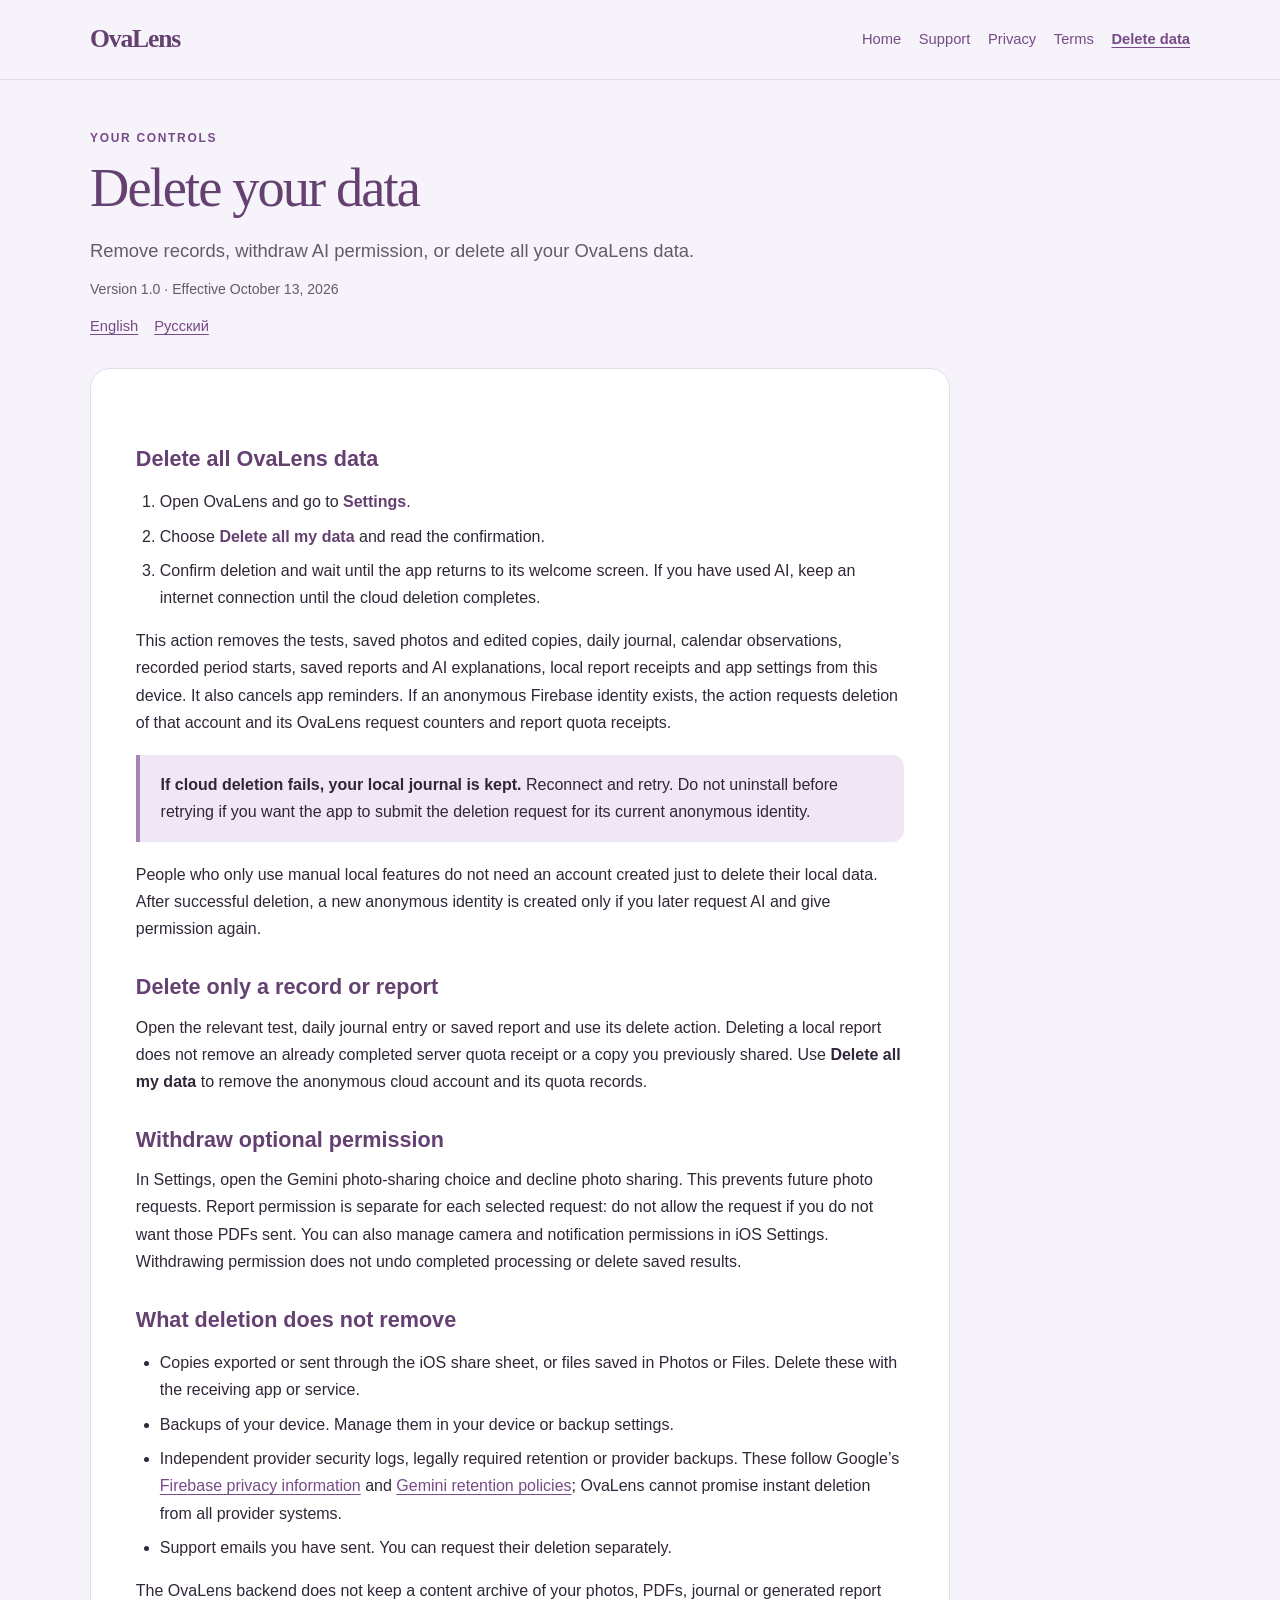
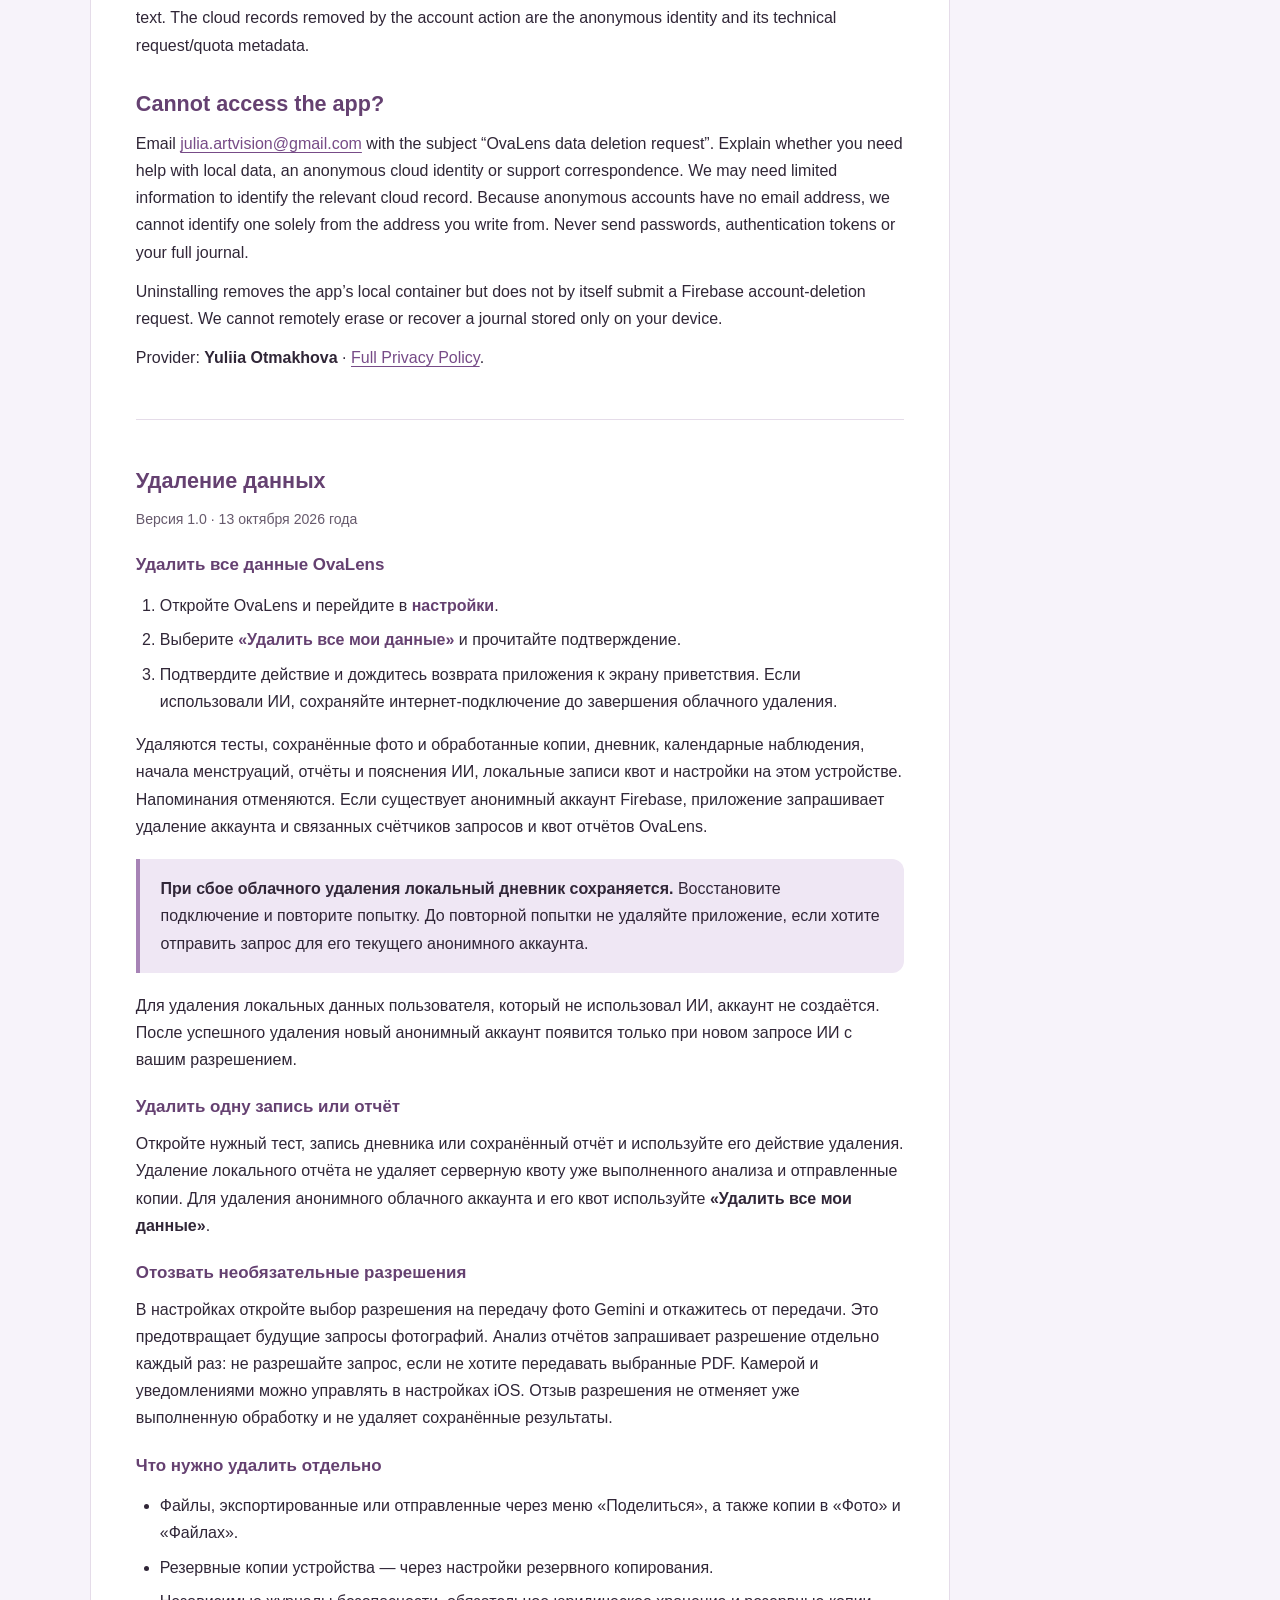
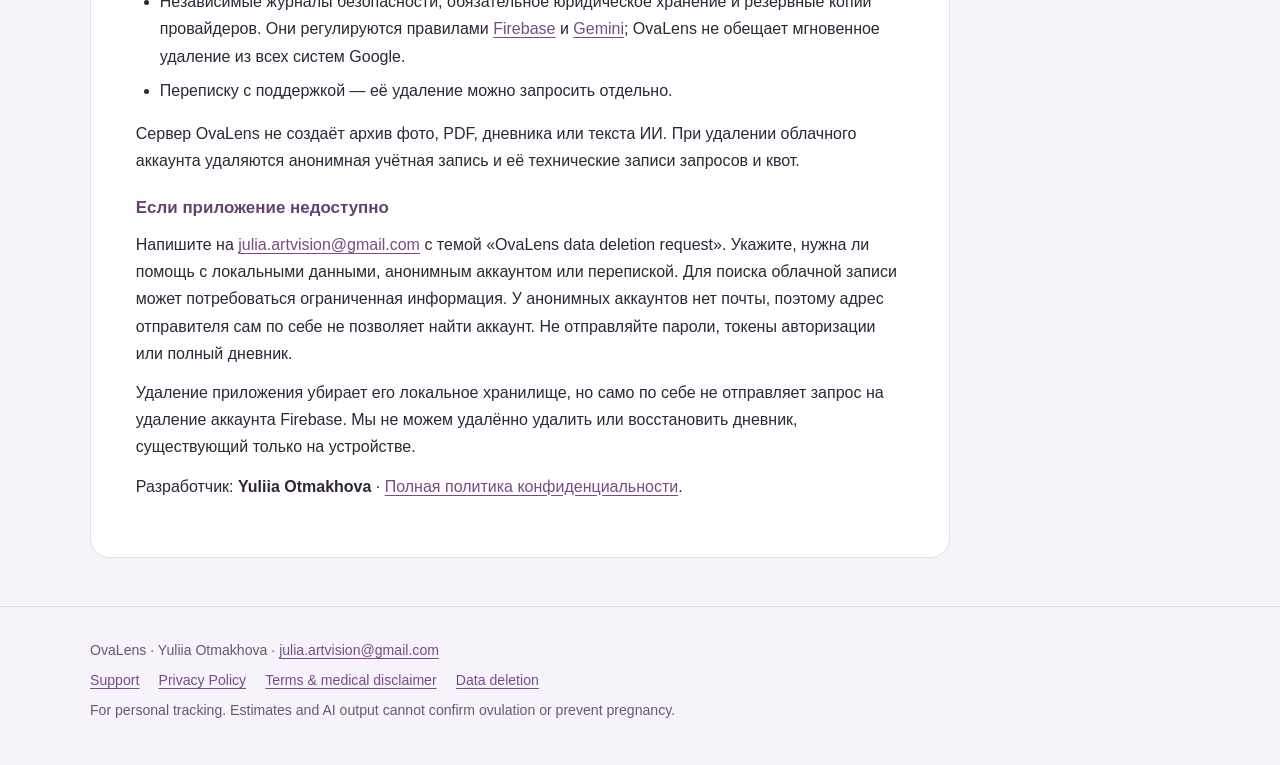
==== data-deletion.html @ 826fac86 "Publish OvaLens privacy, terms, support and deletion information" ====
<!doctype html>
<html lang="en">
<head>
<meta charset="utf-8"><meta name="viewport" content="width=device-width, initial-scale=1">
<meta name="description" content="How to delete OvaLens local records and the anonymous Firebase identity used for optional AI.">
<meta name="color-scheme" content="light"><meta name="theme-color" content="#f7f3fa">
<title>Data Deletion · OvaLens</title><link rel="stylesheet" href="styles.css">
<link rel="icon" href="favicon.svg" type="image/svg+xml">
<link rel="canonical" href="https://juliaffoxx.github.io/ovalens-legal/data-deletion.html">
</head>
<body>
<a class="skip" href="#main">Skip to content</a>
<header class="topbar"><div class="shell"><a class="brand" href="index.html" aria-label="OvaLens home">OvaLens</a><nav class="nav" aria-label="Main navigation"><a href="index.html">Home</a><a href="support.html">Support</a><a href="privacy.html">Privacy</a><a href="terms.html">Terms</a><a href="data-deletion.html" aria-current="page">Delete data</a></nav></div></header>
<main id="main" class="shell">
<header class="hero"><p class="eyebrow">Your controls</p><h1>Delete your data</h1><p class="lead">Remove records, withdraw AI permission, or delete all your OvaLens data.</p><p class="meta">Version 1.0 · Effective October 13, 2026</p><nav class="languages" aria-label="Page languages"><a href="#en" lang="en">English</a><a href="#ru" lang="ru">Русский</a></nav></header>
<article class="card document"><section id="en" lang="en" aria-label="Data deletion in English">
<h2>Delete all OvaLens data</h2><ol class="steps"><li>Open OvaLens and go to <strong>Settings</strong>.</li><li>Choose <strong>Delete all my data</strong> and read the confirmation.</li><li>Confirm deletion and wait until the app returns to its welcome screen. If you have used AI, keep an internet connection until the cloud deletion completes.</li></ol><p>This action removes the tests, saved photos and edited copies, daily journal, calendar observations, recorded period starts, saved reports and AI explanations, local report receipts and app settings from this device. It also cancels app reminders. If an anonymous Firebase identity exists, the action requests deletion of that account and its OvaLens request counters and report quota receipts.</p><div class="notice"><p><strong>If cloud deletion fails, your local journal is kept.</strong> Reconnect and retry. Do not uninstall before retrying if you want the app to submit the deletion request for its current anonymous identity.</p></div><p>People who only use manual local features do not need an account created just to delete their local data. After successful deletion, a new anonymous identity is created only if you later request AI and give permission again.</p>
<h2>Delete only a record or report</h2><p>Open the relevant test, daily journal entry or saved report and use its delete action. Deleting a local report does not remove an already completed server quota receipt or a copy you previously shared. Use <strong>Delete all my data</strong> to remove the anonymous cloud account and its quota records.</p>
<h2>Withdraw optional permission</h2><p>In Settings, open the Gemini photo-sharing choice and decline photo sharing. This prevents future photo requests. Report permission is separate for each selected request: do not allow the request if you do not want those PDFs sent. You can also manage camera and notification permissions in iOS Settings. Withdrawing permission does not undo completed processing or delete saved results.</p>
<h2>What deletion does not remove</h2><ul><li>Copies exported or sent through the iOS share sheet, or files saved in Photos or Files. Delete these with the receiving app or service.</li><li>Backups of your device. Manage them in your device or backup settings.</li><li>Independent provider security logs, legally required retention or provider backups. These follow Google’s <a href="https://firebase.google.com/support/privacy">Firebase privacy information</a> and <a href="https://ai.google.dev/gemini-api/docs/zdr">Gemini retention policies</a>; OvaLens cannot promise instant deletion from all provider systems.</li><li>Support emails you have sent. You can request their deletion separately.</li></ul><p>The OvaLens backend does not keep a content archive of your photos, PDFs, journal or generated report text. The cloud records removed by the account action are the anonymous identity and its technical request/quota metadata.</p>
<h2>Cannot access the app?</h2><p>Email <a class="email" href="mailto:julia.artvision@gmail.com?subject=OvaLens%20data%20deletion%20request">julia.artvision@gmail.com</a> with the subject “OvaLens data deletion request”. Explain whether you need help with local data, an anonymous cloud identity or support correspondence. We may need limited information to identify the relevant cloud record. Because anonymous accounts have no email address, we cannot identify one solely from the address you write from. Never send passwords, authentication tokens or your full journal.</p><p>Uninstalling removes the app’s local container but does not by itself submit a Firebase account-deletion request. We cannot remotely erase or recover a journal stored only on your device.</p><p>Provider: <strong>Yuliia Otmakhova</strong> · <a href="privacy.html">Full Privacy Policy</a>.</p>
</section>
<section id="ru" lang="ru" class="translation" aria-labelledby="delete-ru"><h2 id="delete-ru">Удаление данных</h2><p class="meta">Версия 1.0 · 13 октября 2026 года</p><h3>Удалить все данные OvaLens</h3><ol class="steps"><li>Откройте OvaLens и перейдите в <strong>настройки</strong>.</li><li>Выберите <strong>«Удалить все мои данные»</strong> и прочитайте подтверждение.</li><li>Подтвердите действие и дождитесь возврата приложения к экрану приветствия. Если использовали ИИ, сохраняйте интернет-подключение до завершения облачного удаления.</li></ol><p>Удаляются тесты, сохранённые фото и обработанные копии, дневник, календарные наблюдения, начала менструаций, отчёты и пояснения ИИ, локальные записи квот и настройки на этом устройстве. Напоминания отменяются. Если существует анонимный аккаунт Firebase, приложение запрашивает удаление аккаунта и связанных счётчиков запросов и квот отчётов OvaLens.</p><div class="notice"><p><strong>При сбое облачного удаления локальный дневник сохраняется.</strong> Восстановите подключение и повторите попытку. До повторной попытки не удаляйте приложение, если хотите отправить запрос для его текущего анонимного аккаунта.</p></div><p>Для удаления локальных данных пользователя, который не использовал ИИ, аккаунт не создаётся. После успешного удаления новый анонимный аккаунт появится только при новом запросе ИИ с вашим разрешением.</p>
<h3>Удалить одну запись или отчёт</h3><p>Откройте нужный тест, запись дневника или сохранённый отчёт и используйте его действие удаления. Удаление локального отчёта не удаляет серверную квоту уже выполненного анализа и отправленные копии. Для удаления анонимного облачного аккаунта и его квот используйте <strong>«Удалить все мои данные»</strong>.</p>
<h3>Отозвать необязательные разрешения</h3><p>В настройках откройте выбор разрешения на передачу фото Gemini и откажитесь от передачи. Это предотвращает будущие запросы фотографий. Анализ отчётов запрашивает разрешение отдельно каждый раз: не разрешайте запрос, если не хотите передавать выбранные PDF. Камерой и уведомлениями можно управлять в настройках iOS. Отзыв разрешения не отменяет уже выполненную обработку и не удаляет сохранённые результаты.</p>
<h3>Что нужно удалить отдельно</h3><ul><li>Файлы, экспортированные или отправленные через меню «Поделиться», а также копии в «Фото» и «Файлах».</li><li>Резервные копии устройства — через настройки резервного копирования.</li><li>Независимые журналы безопасности, обязательное юридическое хранение и резервные копии провайдеров. Они регулируются правилами <a href="https://firebase.google.com/support/privacy">Firebase</a> и <a href="https://ai.google.dev/gemini-api/docs/zdr">Gemini</a>; OvaLens не обещает мгновенное удаление из всех систем Google.</li><li>Переписку с поддержкой — её удаление можно запросить отдельно.</li></ul><p>Сервер OvaLens не создаёт архив фото, PDF, дневника или текста ИИ. При удалении облачного аккаунта удаляются анонимная учётная запись и её технические записи запросов и квот.</p>
<h3>Если приложение недоступно</h3><p>Напишите на <a class="email" href="mailto:julia.artvision@gmail.com?subject=OvaLens%20data%20deletion%20request">julia.artvision@gmail.com</a> с темой «OvaLens data deletion request». Укажите, нужна ли помощь с локальными данными, анонимным аккаунтом или перепиской. Для поиска облачной записи может потребоваться ограниченная информация. У анонимных аккаунтов нет почты, поэтому адрес отправителя сам по себе не позволяет найти аккаунт. Не отправляйте пароли, токены авторизации или полный дневник.</p><p>Удаление приложения убирает его локальное хранилище, но само по себе не отправляет запрос на удаление аккаунта Firebase. Мы не можем удалённо удалить или восстановить дневник, существующий только на устройстве.</p><p>Разработчик: <strong>Yuliia Otmakhova</strong> · <a href="privacy.html#ru">Полная политика конфиденциальности</a>.</p></section></article>

</main>
<footer><div class="shell"><p>OvaLens · Yuliia Otmakhova · <a class="email" href="mailto:julia.artvision@gmail.com">julia.artvision@gmail.com</a></p><div class="footer-links"><a href="support.html">Support</a><a href="privacy.html">Privacy Policy</a><a href="terms.html">Terms &amp; medical disclaimer</a><a href="data-deletion.html">Data deletion</a></div><p>For personal tracking. Estimates and AI output cannot confirm ovulation or prevent pregnancy.</p></div></footer>
</body></html>
---- styles.css ----
:root{color-scheme:light;--ink:#302637;--muted:#66596c;--plum:#654171;--accent:#774b87;--line:#e5dce9;--paper:#fff;--wash:#f7f3fa;--soft:#efe7f4}
*{box-sizing:border-box}html{scroll-padding-top:1.5rem}body{margin:0;background:var(--wash);color:var(--ink);font:1rem/1.7 -apple-system,BlinkMacSystemFont,"Segoe UI",sans-serif}a{color:var(--accent);text-underline-offset:.18em}a:hover{color:#41264d}a:focus-visible,summary:focus-visible{outline:3px solid var(--accent);outline-offset:5px;border-radius:3px}.skip{position:absolute;top:-5rem;left:1rem;background:var(--paper);padding:.7rem 1rem;z-index:1}.skip:focus{top:1rem}.shell{width:min(1100px,calc(100% - 3rem));margin:auto}.topbar{padding:1.3rem 0;border-bottom:1px solid var(--line)}.topbar .shell{display:flex;gap:1rem 2rem;align-items:center;justify-content:space-between;flex-wrap:wrap}.brand{font:600 1.6rem/1.2 Georgia,serif;color:var(--plum);text-decoration:none;letter-spacing:-.045em}.nav{display:flex;flex-wrap:wrap;gap:.35rem 1.1rem;font-size:.92rem}.nav a{padding:.4rem 0;text-decoration:none}.nav [aria-current=page]{text-decoration:underline;font-weight:650}.hero{padding:3rem 0 1.8rem;max-width:820px}.eyebrow{text-transform:uppercase;font-size:.75rem;font-weight:700;letter-spacing:.14em;color:var(--accent);margin:0 0 .65rem}h1,h2,h3{line-height:1.22;color:var(--plum)}h1{font:500 clamp(2.3rem,6vw,3.4rem)/1.1 Georgia,serif;letter-spacing:-.035em;margin:.4rem 0 1rem}h2{font-size:1.35rem;margin:2rem 0 .8rem}h3{font-size:1.06rem;margin:1.5rem 0 .5rem}p{margin:.75rem 0}.lead{font-size:1.15rem;color:var(--muted)}.meta{font-size:.88rem;color:var(--muted)}.languages{display:flex;gap:1rem;font-size:.92rem}.card{background:var(--paper);border:1px solid var(--line);border-radius:20px;padding:clamp(1.3rem,4vw,2.8rem);margin-bottom:1.5rem}.document{max-width:860px}.document>h2:first-child{margin-top:0}.notice{border-left:4px solid #a783b6;background:var(--soft);border-radius:0 12px 12px 0;padding:1rem 1.3rem;margin:1.2rem 0}.notice p:first-child{margin-top:0}.notice p:last-child{margin-bottom:0}.cards{display:grid;grid-template-columns:repeat(2,minmax(0,1fr));gap:1.1rem}.cards .card{margin:0}.cards h2{margin-top:0}.cards p{color:var(--muted)}.button{display:inline-block;border-radius:10px;background:var(--plum);color:white;text-decoration:none;padding:.6rem 1rem;font-weight:600}.button:hover{background:#4c2e57;color:white}ul,ol{padding-left:1.5rem}li{margin:.45rem 0}.table-wrap{overflow-x:auto}table{width:100%;border-collapse:collapse;font-size:.95rem}th,td{padding:.85rem;text-align:left;vertical-align:top;border-bottom:1px solid var(--line)}th{background:var(--wash);color:var(--plum)}th:first-child{width:28%}.toc{display:flex;gap:.25rem 1.2rem;flex-wrap:wrap;margin:1rem 0 1.5rem;font-size:.92rem}.translation{margin-top:3rem;border-top:1px solid var(--line);padding-top:1rem}footer{margin-top:3rem;border-top:1px solid var(--line);padding:1.6rem 0 2.2rem;color:var(--muted);font-size:.88rem}footer p{margin:.4rem 0}.footer-links{display:flex;gap:.4rem 1.2rem;flex-wrap:wrap}.email{overflow-wrap:anywhere}.steps strong{color:var(--plum)}.small{font-size:.9rem;color:var(--muted)}@media(max-width:600px){.shell{width:calc(100% - 2rem)}.hero{padding-top:2rem}.cards{grid-template-columns:1fr}.topbar .shell{display:block}.nav{margin-top:.7rem;gap:.25rem 1rem}.card{border-radius:15px}.table-wrap{margin-left:-.5rem;margin-right:-.5rem}th,td{padding:.65rem}.lead{font-size:1.05rem}}@media(prefers-reduced-motion:no-preference){html{scroll-behavior:smooth}}@media print{body{background:white;color:black}.skip,.topbar,.languages,.toc,footer{display:none}.shell{width:100%}.hero{padding:0}.card{border:0;padding:0}.document{max-width:none}a{color:inherit}.translation{break-before:page}.notice{background:none;border:1px solid #aaa}}
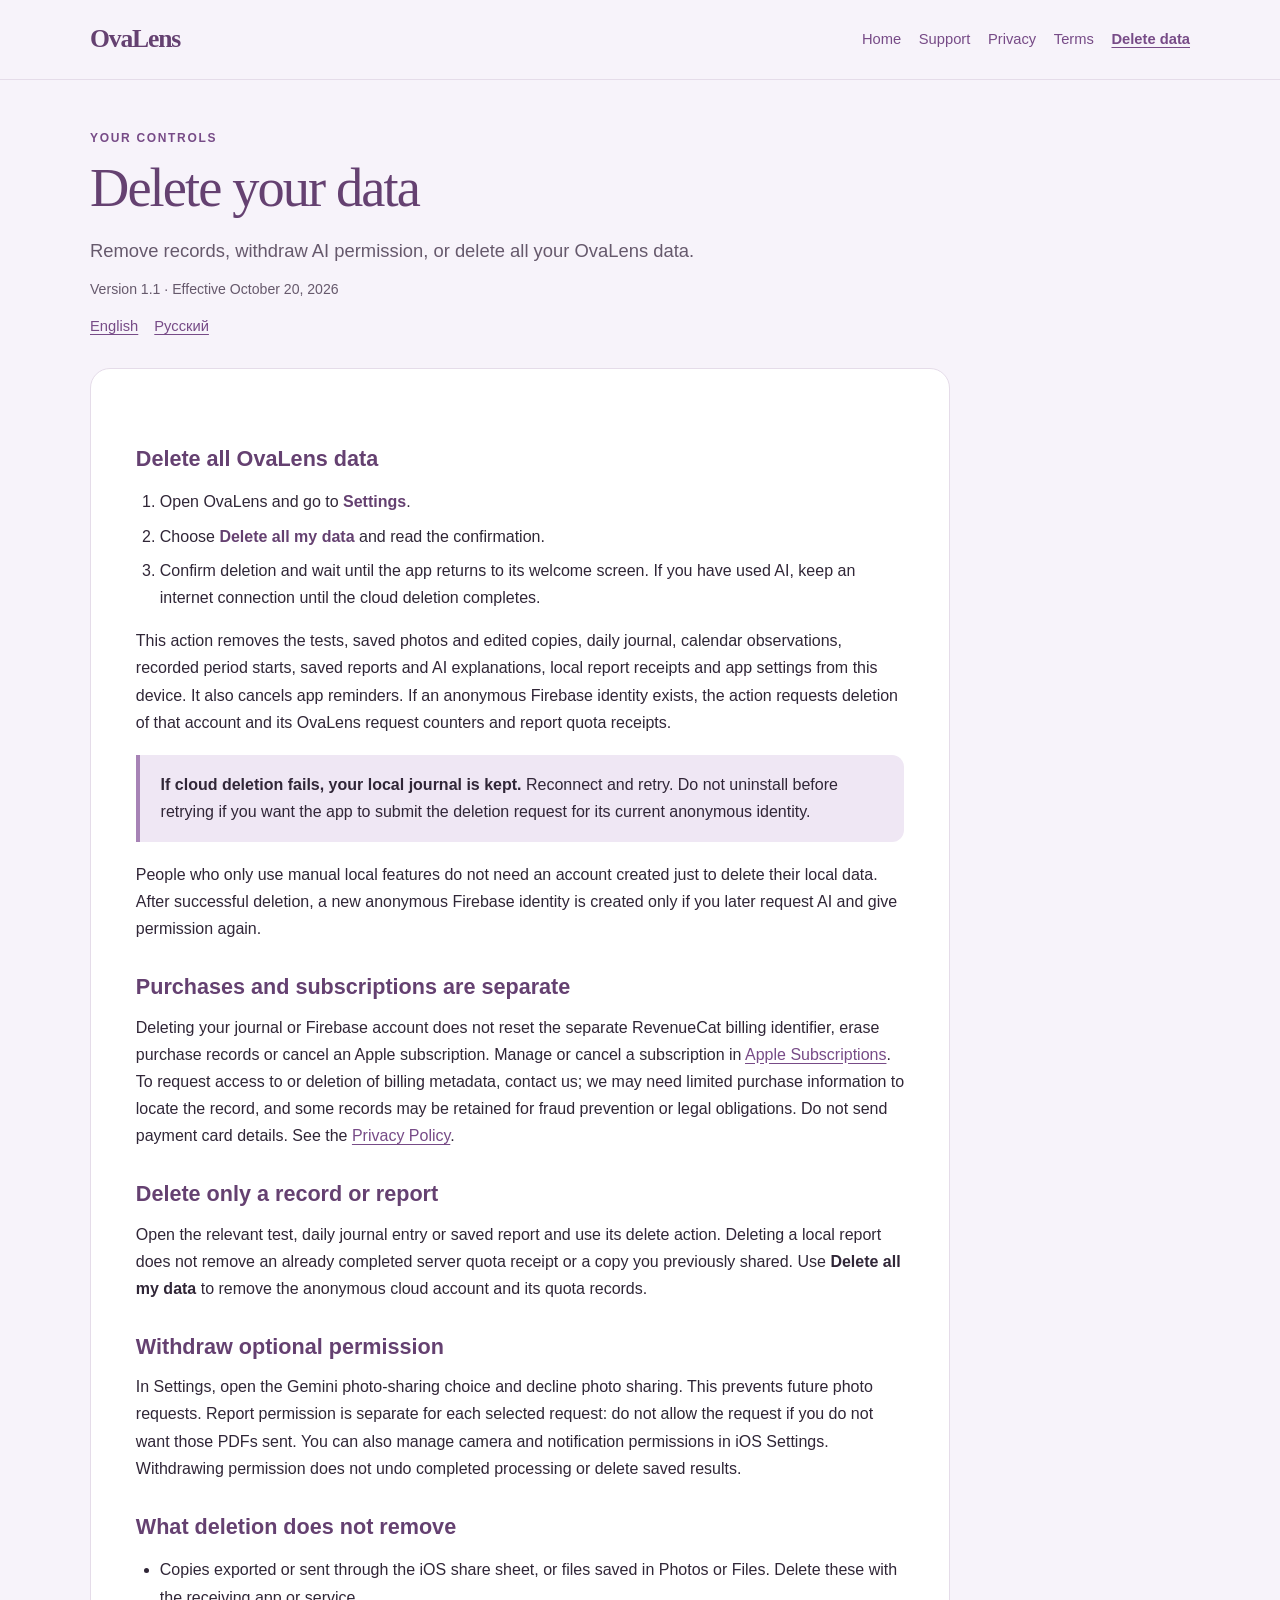
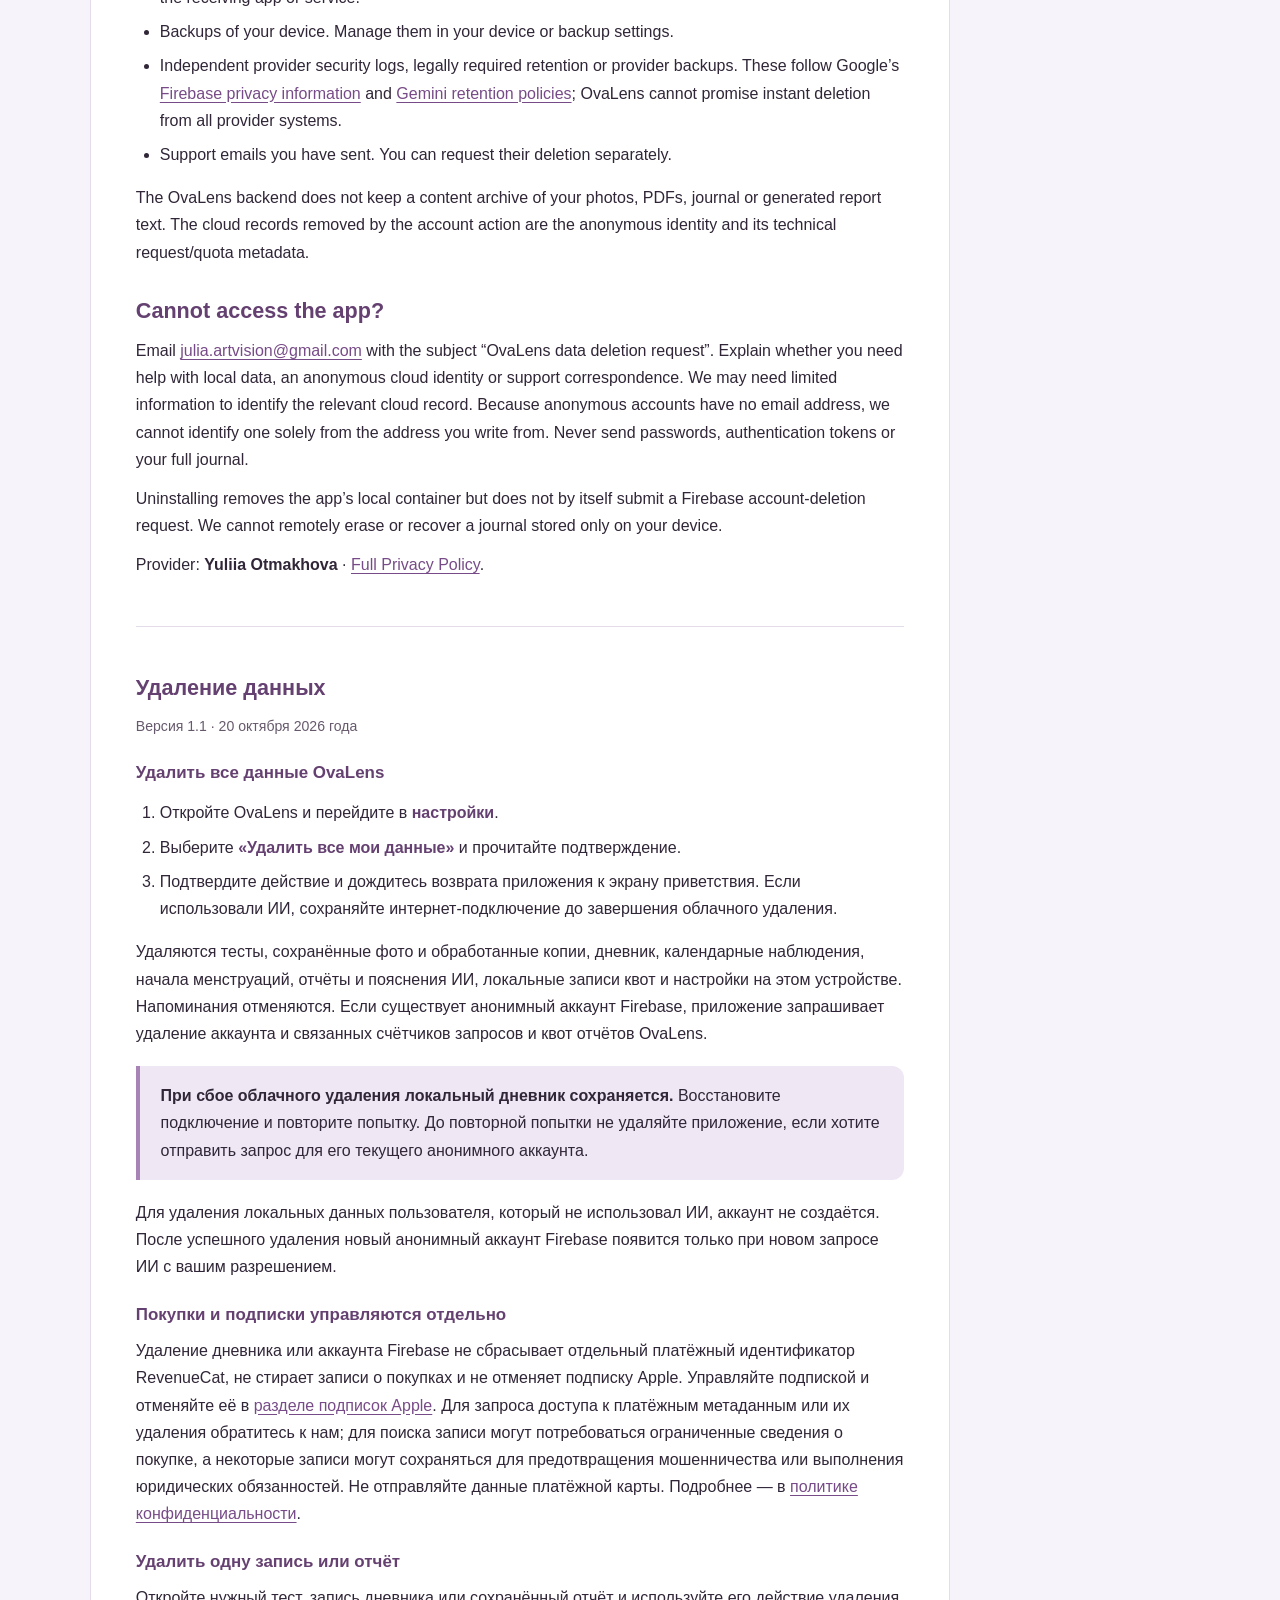
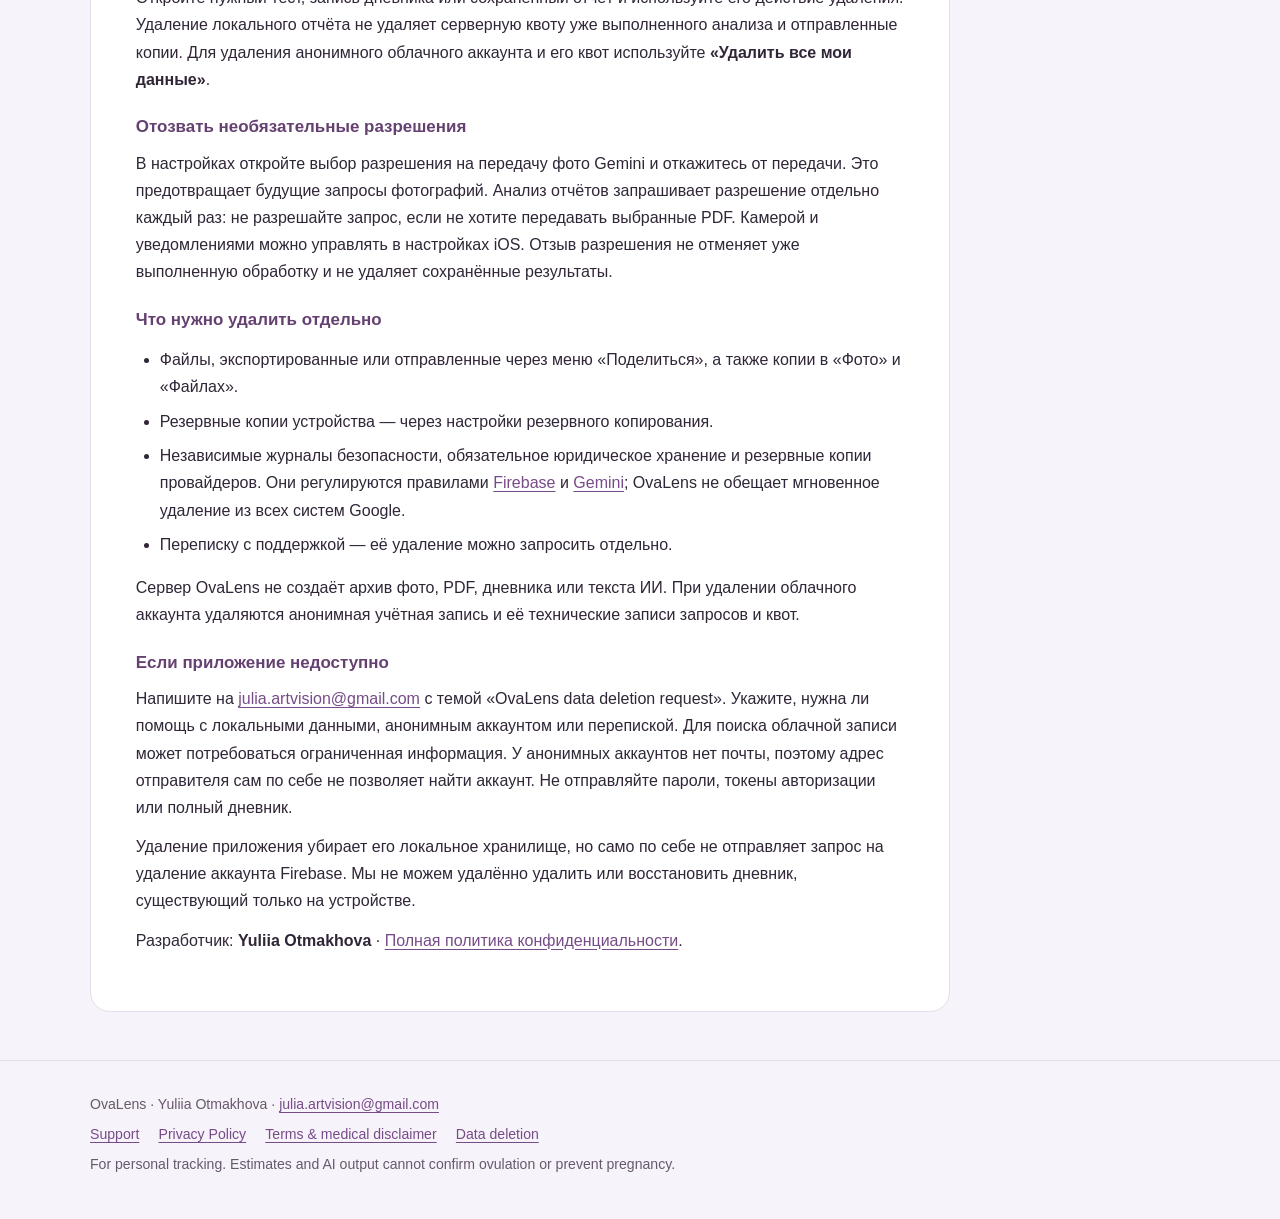
==== commit ac0015cd: "Clarify anonymous billing privacy and optional subscription terms" ====
--- a/data-deletion.html
+++ b/data-deletion.html
@@ -12,15 +12,17 @@
 <a class="skip" href="#main">Skip to content</a>
 <header class="topbar"><div class="shell"><a class="brand" href="index.html" aria-label="OvaLens home">OvaLens</a><nav class="nav" aria-label="Main navigation"><a href="index.html">Home</a><a href="support.html">Support</a><a href="privacy.html">Privacy</a><a href="terms.html">Terms</a><a href="data-deletion.html" aria-current="page">Delete data</a></nav></div></header>
 <main id="main" class="shell">
-<header class="hero"><p class="eyebrow">Your controls</p><h1>Delete your data</h1><p class="lead">Remove records, withdraw AI permission, or delete all your OvaLens data.</p><p class="meta">Version 1.0 · Effective October 13, 2026</p><nav class="languages" aria-label="Page languages"><a href="#en" lang="en">English</a><a href="#ru" lang="ru">Русский</a></nav></header>
+<header class="hero"><p class="eyebrow">Your controls</p><h1>Delete your data</h1><p class="lead">Remove records, withdraw AI permission, or delete all your OvaLens data.</p><p class="meta">Version 1.1 · Effective October 20, 2026</p><nav class="languages" aria-label="Page languages"><a href="#en" lang="en">English</a><a href="#ru" lang="ru">Русский</a></nav></header>
 <article class="card document"><section id="en" lang="en" aria-label="Data deletion in English">
-<h2>Delete all OvaLens data</h2><ol class="steps"><li>Open OvaLens and go to <strong>Settings</strong>.</li><li>Choose <strong>Delete all my data</strong> and read the confirmation.</li><li>Confirm deletion and wait until the app returns to its welcome screen. If you have used AI, keep an internet connection until the cloud deletion completes.</li></ol><p>This action removes the tests, saved photos and edited copies, daily journal, calendar observations, recorded period starts, saved reports and AI explanations, local report receipts and app settings from this device. It also cancels app reminders. If an anonymous Firebase identity exists, the action requests deletion of that account and its OvaLens request counters and report quota receipts.</p><div class="notice"><p><strong>If cloud deletion fails, your local journal is kept.</strong> Reconnect and retry. Do not uninstall before retrying if you want the app to submit the deletion request for its current anonymous identity.</p></div><p>People who only use manual local features do not need an account created just to delete their local data. After successful deletion, a new anonymous identity is created only if you later request AI and give permission again.</p>
+<h2>Delete all OvaLens data</h2><ol class="steps"><li>Open OvaLens and go to <strong>Settings</strong>.</li><li>Choose <strong>Delete all my data</strong> and read the confirmation.</li><li>Confirm deletion and wait until the app returns to its welcome screen. If you have used AI, keep an internet connection until the cloud deletion completes.</li></ol><p>This action removes the tests, saved photos and edited copies, daily journal, calendar observations, recorded period starts, saved reports and AI explanations, local report receipts and app settings from this device. It also cancels app reminders. If an anonymous Firebase identity exists, the action requests deletion of that account and its OvaLens request counters and report quota receipts.</p><div class="notice"><p><strong>If cloud deletion fails, your local journal is kept.</strong> Reconnect and retry. Do not uninstall before retrying if you want the app to submit the deletion request for its current anonymous identity.</p></div><p>People who only use manual local features do not need an account created just to delete their local data. After successful deletion, a new anonymous Firebase identity is created only if you later request AI and give permission again.</p>
+<h2>Purchases and subscriptions are separate</h2><p>Deleting your journal or Firebase account does not reset the separate RevenueCat billing identifier, erase purchase records or cancel an Apple subscription. Manage or cancel a subscription in <a href="https://apps.apple.com/account/subscriptions">Apple Subscriptions</a>. To request access to or deletion of billing metadata, contact us; we may need limited purchase information to locate the record, and some records may be retained for fraud prevention or legal obligations. Do not send payment card details. See the <a href="privacy.html">Privacy Policy</a>.</p>
 <h2>Delete only a record or report</h2><p>Open the relevant test, daily journal entry or saved report and use its delete action. Deleting a local report does not remove an already completed server quota receipt or a copy you previously shared. Use <strong>Delete all my data</strong> to remove the anonymous cloud account and its quota records.</p>
 <h2>Withdraw optional permission</h2><p>In Settings, open the Gemini photo-sharing choice and decline photo sharing. This prevents future photo requests. Report permission is separate for each selected request: do not allow the request if you do not want those PDFs sent. You can also manage camera and notification permissions in iOS Settings. Withdrawing permission does not undo completed processing or delete saved results.</p>
 <h2>What deletion does not remove</h2><ul><li>Copies exported or sent through the iOS share sheet, or files saved in Photos or Files. Delete these with the receiving app or service.</li><li>Backups of your device. Manage them in your device or backup settings.</li><li>Independent provider security logs, legally required retention or provider backups. These follow Google’s <a href="https://firebase.google.com/support/privacy">Firebase privacy information</a> and <a href="https://ai.google.dev/gemini-api/docs/zdr">Gemini retention policies</a>; OvaLens cannot promise instant deletion from all provider systems.</li><li>Support emails you have sent. You can request their deletion separately.</li></ul><p>The OvaLens backend does not keep a content archive of your photos, PDFs, journal or generated report text. The cloud records removed by the account action are the anonymous identity and its technical request/quota metadata.</p>
 <h2>Cannot access the app?</h2><p>Email <a class="email" href="mailto:julia.artvision@gmail.com?subject=OvaLens%20data%20deletion%20request">julia.artvision@gmail.com</a> with the subject “OvaLens data deletion request”. Explain whether you need help with local data, an anonymous cloud identity or support correspondence. We may need limited information to identify the relevant cloud record. Because anonymous accounts have no email address, we cannot identify one solely from the address you write from. Never send passwords, authentication tokens or your full journal.</p><p>Uninstalling removes the app’s local container but does not by itself submit a Firebase account-deletion request. We cannot remotely erase or recover a journal stored only on your device.</p><p>Provider: <strong>Yuliia Otmakhova</strong> · <a href="privacy.html">Full Privacy Policy</a>.</p>
 </section>
-<section id="ru" lang="ru" class="translation" aria-labelledby="delete-ru"><h2 id="delete-ru">Удаление данных</h2><p class="meta">Версия 1.0 · 13 октября 2026 года</p><h3>Удалить все данные OvaLens</h3><ol class="steps"><li>Откройте OvaLens и перейдите в <strong>настройки</strong>.</li><li>Выберите <strong>«Удалить все мои данные»</strong> и прочитайте подтверждение.</li><li>Подтвердите действие и дождитесь возврата приложения к экрану приветствия. Если использовали ИИ, сохраняйте интернет-подключение до завершения облачного удаления.</li></ol><p>Удаляются тесты, сохранённые фото и обработанные копии, дневник, календарные наблюдения, начала менструаций, отчёты и пояснения ИИ, локальные записи квот и настройки на этом устройстве. Напоминания отменяются. Если существует анонимный аккаунт Firebase, приложение запрашивает удаление аккаунта и связанных счётчиков запросов и квот отчётов OvaLens.</p><div class="notice"><p><strong>При сбое облачного удаления локальный дневник сохраняется.</strong> Восстановите подключение и повторите попытку. До повторной попытки не удаляйте приложение, если хотите отправить запрос для его текущего анонимного аккаунта.</p></div><p>Для удаления локальных данных пользователя, который не использовал ИИ, аккаунт не создаётся. После успешного удаления новый анонимный аккаунт появится только при новом запросе ИИ с вашим разрешением.</p>
+<section id="ru" lang="ru" class="translation" aria-labelledby="delete-ru"><h2 id="delete-ru">Удаление данных</h2><p class="meta">Версия 1.1 · 20 октября 2026 года</p><h3>Удалить все данные OvaLens</h3><ol class="steps"><li>Откройте OvaLens и перейдите в <strong>настройки</strong>.</li><li>Выберите <strong>«Удалить все мои данные»</strong> и прочитайте подтверждение.</li><li>Подтвердите действие и дождитесь возврата приложения к экрану приветствия. Если использовали ИИ, сохраняйте интернет-подключение до завершения облачного удаления.</li></ol><p>Удаляются тесты, сохранённые фото и обработанные копии, дневник, календарные наблюдения, начала менструаций, отчёты и пояснения ИИ, локальные записи квот и настройки на этом устройстве. Напоминания отменяются. Если существует анонимный аккаунт Firebase, приложение запрашивает удаление аккаунта и связанных счётчиков запросов и квот отчётов OvaLens.</p><div class="notice"><p><strong>При сбое облачного удаления локальный дневник сохраняется.</strong> Восстановите подключение и повторите попытку. До повторной попытки не удаляйте приложение, если хотите отправить запрос для его текущего анонимного аккаунта.</p></div><p>Для удаления локальных данных пользователя, который не использовал ИИ, аккаунт не создаётся. После успешного удаления новый анонимный аккаунт Firebase появится только при новом запросе ИИ с вашим разрешением.</p>
+<h3>Покупки и подписки управляются отдельно</h3><p>Удаление дневника или аккаунта Firebase не сбрасывает отдельный платёжный идентификатор RevenueCat, не стирает записи о покупках и не отменяет подписку Apple. Управляйте подпиской и отменяйте её в <a href="https://apps.apple.com/account/subscriptions">разделе подписок Apple</a>. Для запроса доступа к платёжным метаданным или их удаления обратитесь к нам; для поиска записи могут потребоваться ограниченные сведения о покупке, а некоторые записи могут сохраняться для предотвращения мошенничества или выполнения юридических обязанностей. Не отправляйте данные платёжной карты. Подробнее — в <a href="privacy.html#ru">политике конфиденциальности</a>.</p>
 <h3>Удалить одну запись или отчёт</h3><p>Откройте нужный тест, запись дневника или сохранённый отчёт и используйте его действие удаления. Удаление локального отчёта не удаляет серверную квоту уже выполненного анализа и отправленные копии. Для удаления анонимного облачного аккаунта и его квот используйте <strong>«Удалить все мои данные»</strong>.</p>
 <h3>Отозвать необязательные разрешения</h3><p>В настройках откройте выбор разрешения на передачу фото Gemini и откажитесь от передачи. Это предотвращает будущие запросы фотографий. Анализ отчётов запрашивает разрешение отдельно каждый раз: не разрешайте запрос, если не хотите передавать выбранные PDF. Камерой и уведомлениями можно управлять в настройках iOS. Отзыв разрешения не отменяет уже выполненную обработку и не удаляет сохранённые результаты.</p>
 <h3>Что нужно удалить отдельно</h3><ul><li>Файлы, экспортированные или отправленные через меню «Поделиться», а также копии в «Фото» и «Файлах».</li><li>Резервные копии устройства — через настройки резервного копирования.</li><li>Независимые журналы безопасности, обязательное юридическое хранение и резервные копии провайдеров. Они регулируются правилами <a href="https://firebase.google.com/support/privacy">Firebase</a> и <a href="https://ai.google.dev/gemini-api/docs/zdr">Gemini</a>; OvaLens не обещает мгновенное удаление из всех систем Google.</li><li>Переписку с поддержкой — её удаление можно запросить отдельно.</li></ul><p>Сервер OvaLens не создаёт архив фото, PDF, дневника или текста ИИ. При удалении облачного аккаунта удаляются анонимная учётная запись и её технические записи запросов и квот.</p>
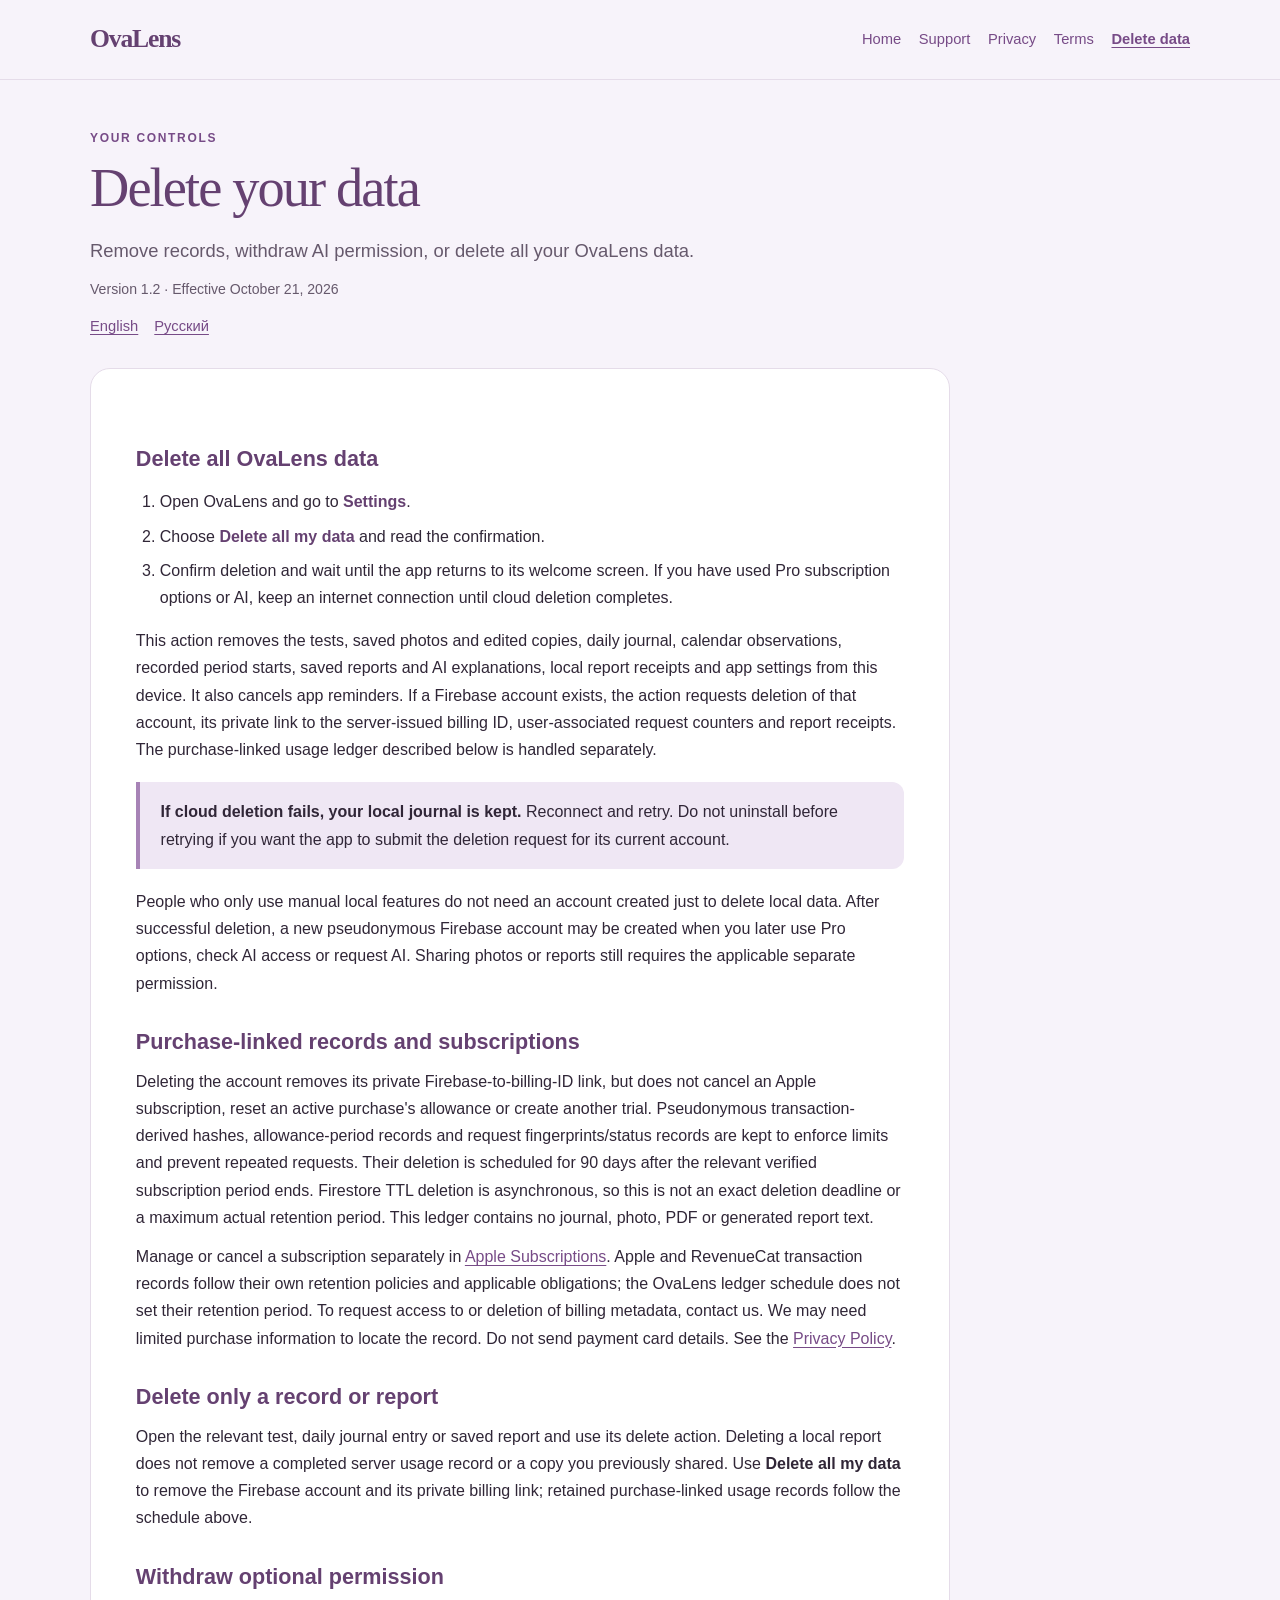
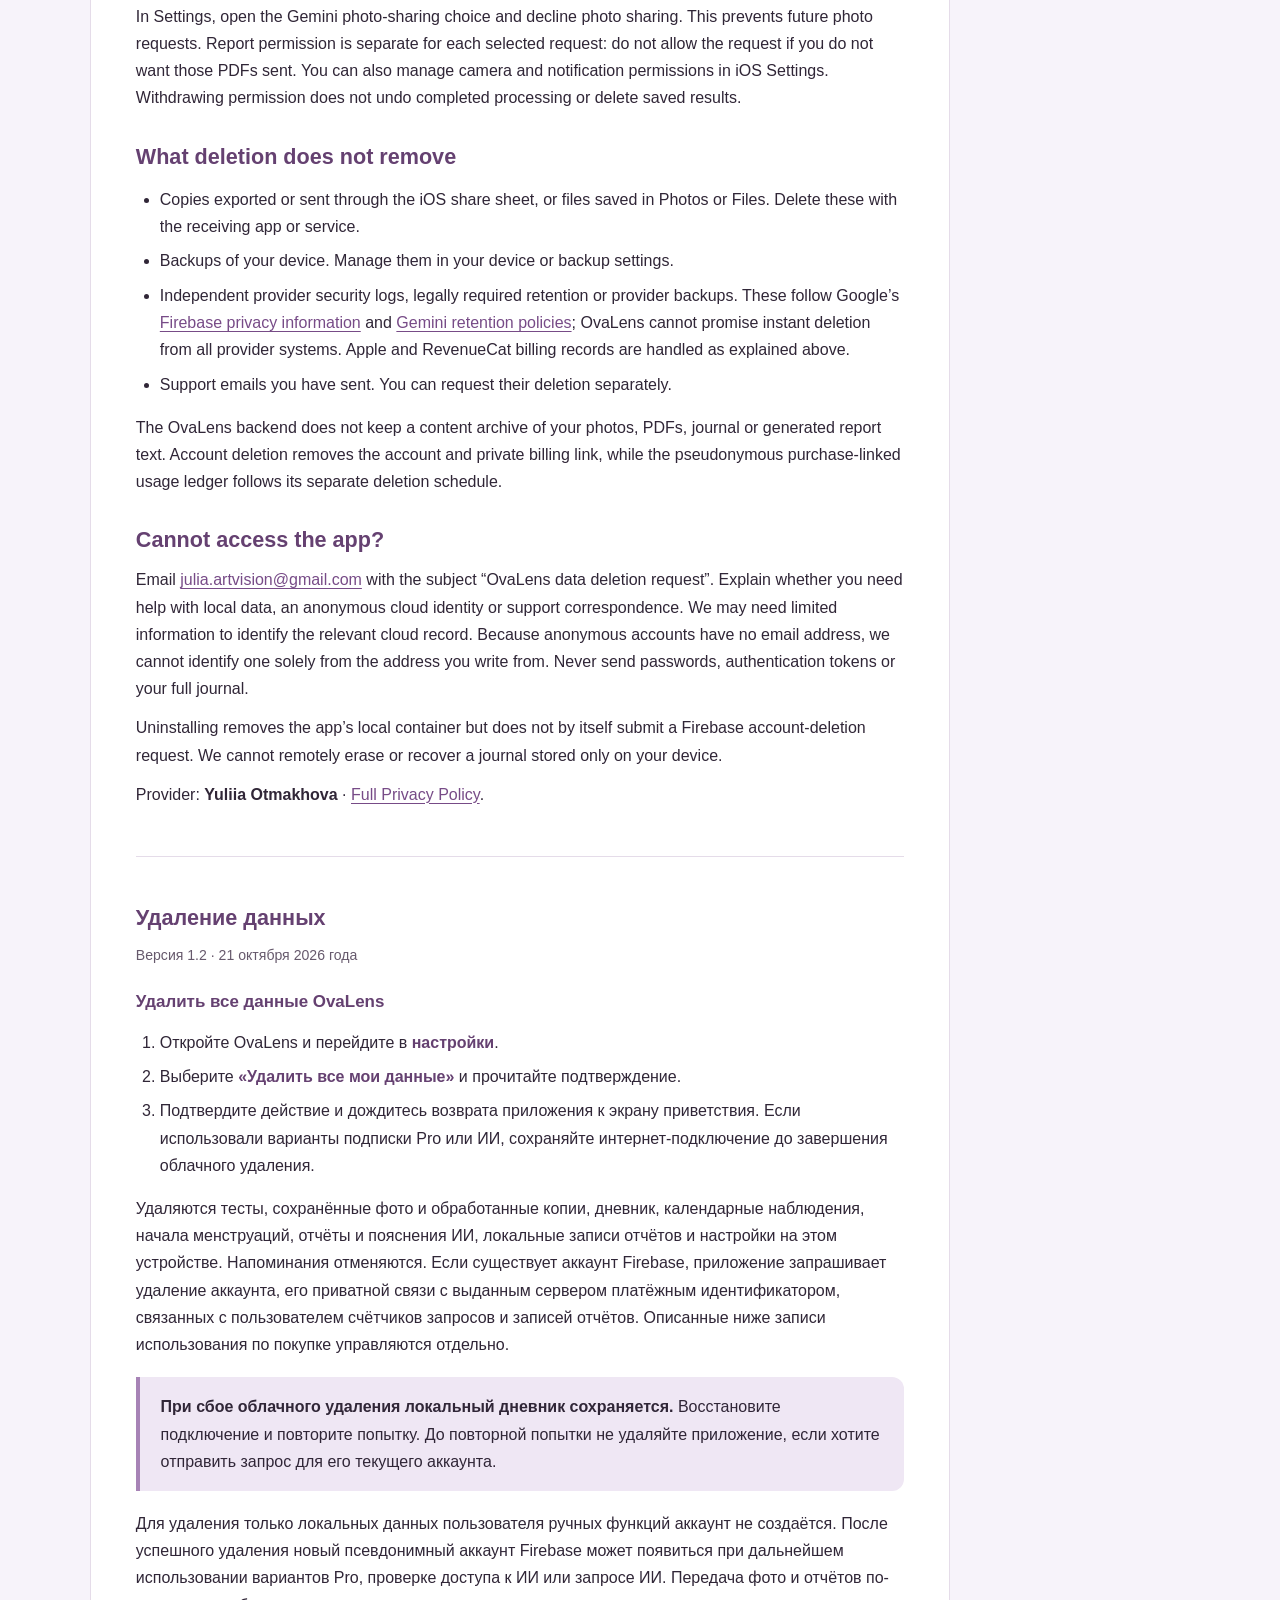
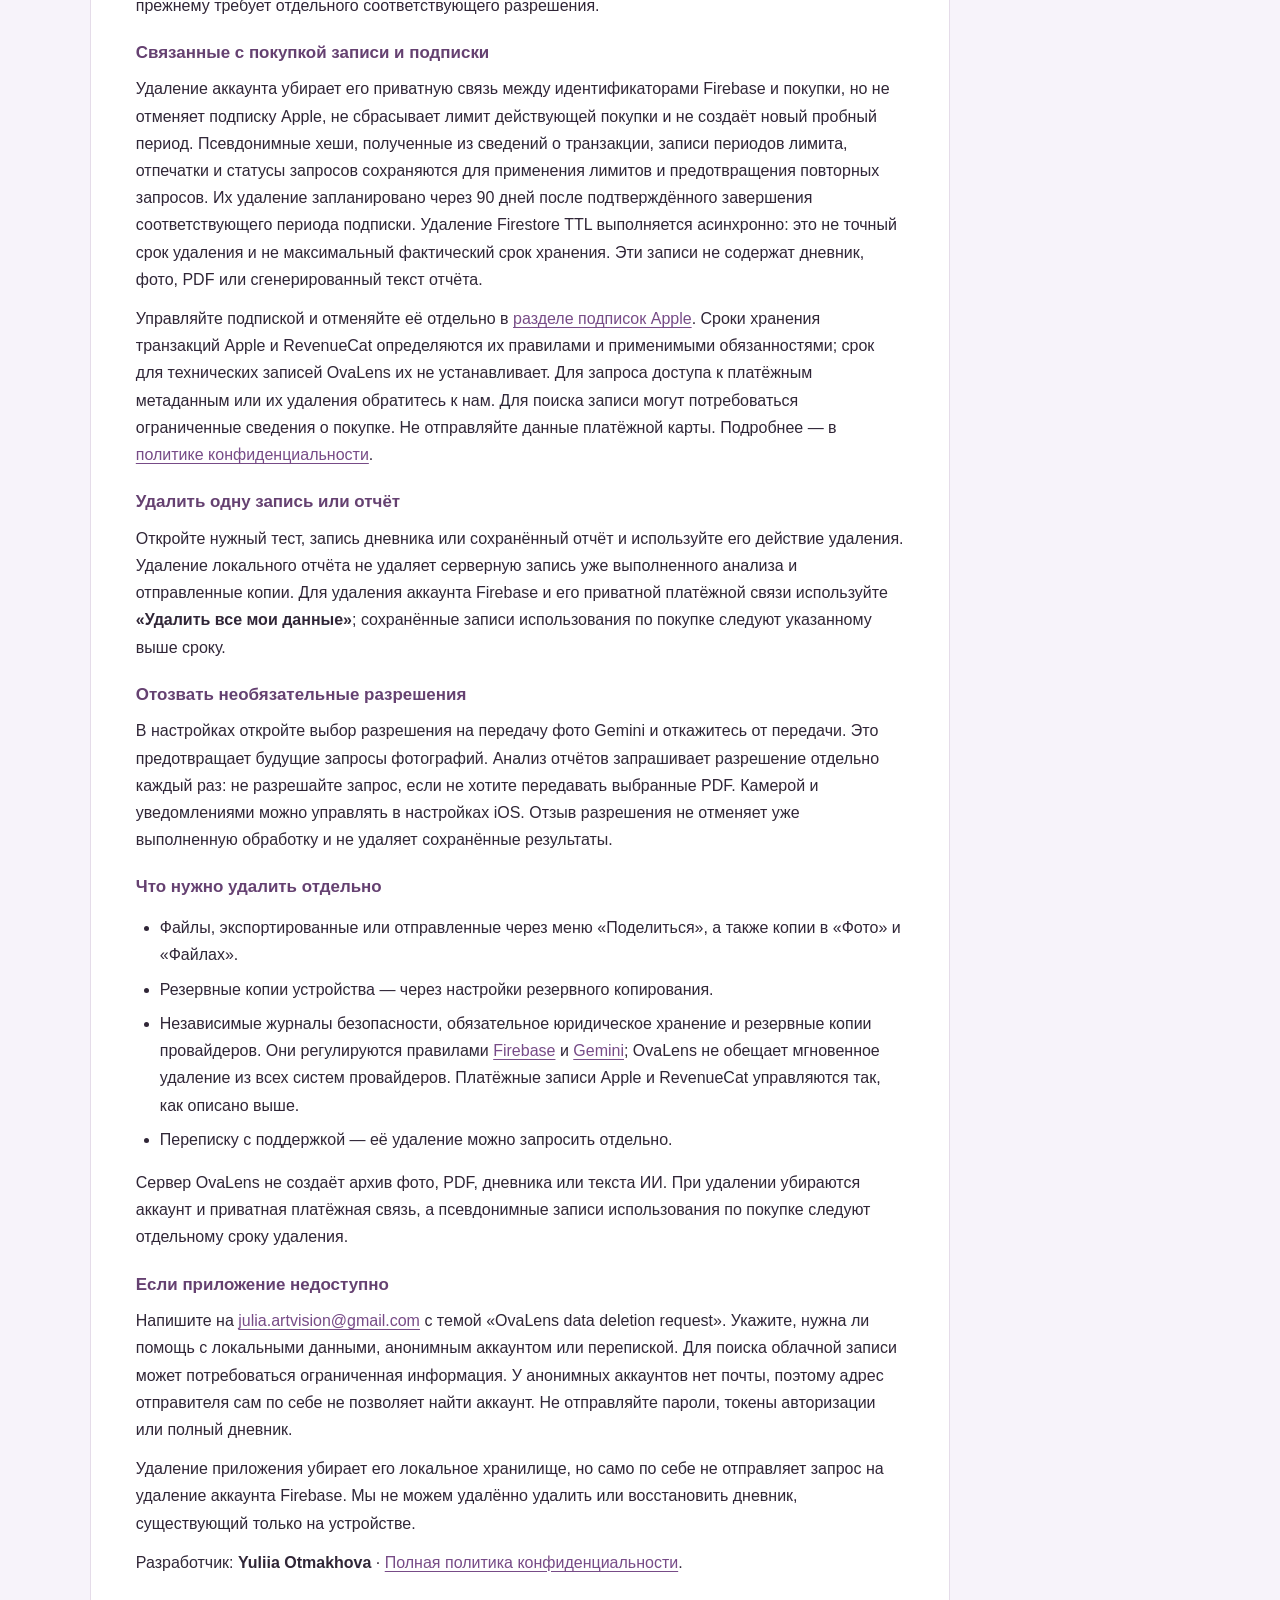
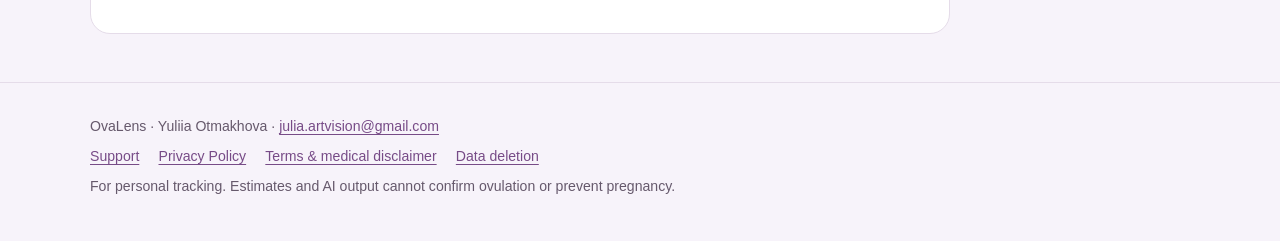
==== commit 96cd600f: "Clarify Pro billing, allowances and data deletion Document private billing identity binding, bounded" ====
--- a/data-deletion.html
+++ b/data-deletion.html
@@ -12,20 +12,20 @@
 <a class="skip" href="#main">Skip to content</a>
 <header class="topbar"><div class="shell"><a class="brand" href="index.html" aria-label="OvaLens home">OvaLens</a><nav class="nav" aria-label="Main navigation"><a href="index.html">Home</a><a href="support.html">Support</a><a href="privacy.html">Privacy</a><a href="terms.html">Terms</a><a href="data-deletion.html" aria-current="page">Delete data</a></nav></div></header>
 <main id="main" class="shell">
-<header class="hero"><p class="eyebrow">Your controls</p><h1>Delete your data</h1><p class="lead">Remove records, withdraw AI permission, or delete all your OvaLens data.</p><p class="meta">Version 1.1 · Effective October 20, 2026</p><nav class="languages" aria-label="Page languages"><a href="#en" lang="en">English</a><a href="#ru" lang="ru">Русский</a></nav></header>
+<header class="hero"><p class="eyebrow">Your controls</p><h1>Delete your data</h1><p class="lead">Remove records, withdraw AI permission, or delete all your OvaLens data.</p><p class="meta">Version 1.2 · Effective October 21, 2026</p><nav class="languages" aria-label="Page languages"><a href="#en" lang="en">English</a><a href="#ru" lang="ru">Русский</a></nav></header>
 <article class="card document"><section id="en" lang="en" aria-label="Data deletion in English">
-<h2>Delete all OvaLens data</h2><ol class="steps"><li>Open OvaLens and go to <strong>Settings</strong>.</li><li>Choose <strong>Delete all my data</strong> and read the confirmation.</li><li>Confirm deletion and wait until the app returns to its welcome screen. If you have used AI, keep an internet connection until the cloud deletion completes.</li></ol><p>This action removes the tests, saved photos and edited copies, daily journal, calendar observations, recorded period starts, saved reports and AI explanations, local report receipts and app settings from this device. It also cancels app reminders. If an anonymous Firebase identity exists, the action requests deletion of that account and its OvaLens request counters and report quota receipts.</p><div class="notice"><p><strong>If cloud deletion fails, your local journal is kept.</strong> Reconnect and retry. Do not uninstall before retrying if you want the app to submit the deletion request for its current anonymous identity.</p></div><p>People who only use manual local features do not need an account created just to delete their local data. After successful deletion, a new anonymous Firebase identity is created only if you later request AI and give permission again.</p>
-<h2>Purchases and subscriptions are separate</h2><p>Deleting your journal or Firebase account does not reset the separate RevenueCat billing identifier, erase purchase records or cancel an Apple subscription. Manage or cancel a subscription in <a href="https://apps.apple.com/account/subscriptions">Apple Subscriptions</a>. To request access to or deletion of billing metadata, contact us; we may need limited purchase information to locate the record, and some records may be retained for fraud prevention or legal obligations. Do not send payment card details. See the <a href="privacy.html">Privacy Policy</a>.</p>
-<h2>Delete only a record or report</h2><p>Open the relevant test, daily journal entry or saved report and use its delete action. Deleting a local report does not remove an already completed server quota receipt or a copy you previously shared. Use <strong>Delete all my data</strong> to remove the anonymous cloud account and its quota records.</p>
+<h2>Delete all OvaLens data</h2><ol class="steps"><li>Open OvaLens and go to <strong>Settings</strong>.</li><li>Choose <strong>Delete all my data</strong> and read the confirmation.</li><li>Confirm deletion and wait until the app returns to its welcome screen. If you have used Pro subscription options or AI, keep an internet connection until cloud deletion completes.</li></ol><p>This action removes the tests, saved photos and edited copies, daily journal, calendar observations, recorded period starts, saved reports and AI explanations, local report receipts and app settings from this device. It also cancels app reminders. If a Firebase account exists, the action requests deletion of that account, its private link to the server-issued billing ID, user-associated request counters and report receipts. The purchase-linked usage ledger described below is handled separately.</p><div class="notice"><p><strong>If cloud deletion fails, your local journal is kept.</strong> Reconnect and retry. Do not uninstall before retrying if you want the app to submit the deletion request for its current account.</p></div><p>People who only use manual local features do not need an account created just to delete local data. After successful deletion, a new pseudonymous Firebase account may be created when you later use Pro options, check AI access or request AI. Sharing photos or reports still requires the applicable separate permission.</p>
+<h2>Purchase-linked records and subscriptions</h2><p>Deleting the account removes its private Firebase-to-billing-ID link, but does not cancel an Apple subscription, reset an active purchase's allowance or create another trial. Pseudonymous transaction-derived hashes, allowance-period records and request fingerprints/status records are kept to enforce limits and prevent repeated requests. Their deletion is scheduled for 90 days after the relevant verified subscription period ends. Firestore TTL deletion is asynchronous, so this is not an exact deletion deadline or a maximum actual retention period. This ledger contains no journal, photo, PDF or generated report text.</p><p>Manage or cancel a subscription separately in <a href="https://apps.apple.com/account/subscriptions">Apple Subscriptions</a>. Apple and RevenueCat transaction records follow their own retention policies and applicable obligations; the OvaLens ledger schedule does not set their retention period. To request access to or deletion of billing metadata, contact us. We may need limited purchase information to locate the record. Do not send payment card details. See the <a href="privacy.html">Privacy Policy</a>.</p>
+<h2>Delete only a record or report</h2><p>Open the relevant test, daily journal entry or saved report and use its delete action. Deleting a local report does not remove a completed server usage record or a copy you previously shared. Use <strong>Delete all my data</strong> to remove the Firebase account and its private billing link; retained purchase-linked usage records follow the schedule above.</p>
 <h2>Withdraw optional permission</h2><p>In Settings, open the Gemini photo-sharing choice and decline photo sharing. This prevents future photo requests. Report permission is separate for each selected request: do not allow the request if you do not want those PDFs sent. You can also manage camera and notification permissions in iOS Settings. Withdrawing permission does not undo completed processing or delete saved results.</p>
-<h2>What deletion does not remove</h2><ul><li>Copies exported or sent through the iOS share sheet, or files saved in Photos or Files. Delete these with the receiving app or service.</li><li>Backups of your device. Manage them in your device or backup settings.</li><li>Independent provider security logs, legally required retention or provider backups. These follow Google’s <a href="https://firebase.google.com/support/privacy">Firebase privacy information</a> and <a href="https://ai.google.dev/gemini-api/docs/zdr">Gemini retention policies</a>; OvaLens cannot promise instant deletion from all provider systems.</li><li>Support emails you have sent. You can request their deletion separately.</li></ul><p>The OvaLens backend does not keep a content archive of your photos, PDFs, journal or generated report text. The cloud records removed by the account action are the anonymous identity and its technical request/quota metadata.</p>
+<h2>What deletion does not remove</h2><ul><li>Copies exported or sent through the iOS share sheet, or files saved in Photos or Files. Delete these with the receiving app or service.</li><li>Backups of your device. Manage them in your device or backup settings.</li><li>Independent provider security logs, legally required retention or provider backups. These follow Google’s <a href="https://firebase.google.com/support/privacy">Firebase privacy information</a> and <a href="https://ai.google.dev/gemini-api/docs/zdr">Gemini retention policies</a>; OvaLens cannot promise instant deletion from all provider systems. Apple and RevenueCat billing records are handled as explained above.</li><li>Support emails you have sent. You can request their deletion separately.</li></ul><p>The OvaLens backend does not keep a content archive of your photos, PDFs, journal or generated report text. Account deletion removes the account and private billing link, while the pseudonymous purchase-linked usage ledger follows its separate deletion schedule.</p>
 <h2>Cannot access the app?</h2><p>Email <a class="email" href="mailto:julia.artvision@gmail.com?subject=OvaLens%20data%20deletion%20request">julia.artvision@gmail.com</a> with the subject “OvaLens data deletion request”. Explain whether you need help with local data, an anonymous cloud identity or support correspondence. We may need limited information to identify the relevant cloud record. Because anonymous accounts have no email address, we cannot identify one solely from the address you write from. Never send passwords, authentication tokens or your full journal.</p><p>Uninstalling removes the app’s local container but does not by itself submit a Firebase account-deletion request. We cannot remotely erase or recover a journal stored only on your device.</p><p>Provider: <strong>Yuliia Otmakhova</strong> · <a href="privacy.html">Full Privacy Policy</a>.</p>
 </section>
-<section id="ru" lang="ru" class="translation" aria-labelledby="delete-ru"><h2 id="delete-ru">Удаление данных</h2><p class="meta">Версия 1.1 · 20 октября 2026 года</p><h3>Удалить все данные OvaLens</h3><ol class="steps"><li>Откройте OvaLens и перейдите в <strong>настройки</strong>.</li><li>Выберите <strong>«Удалить все мои данные»</strong> и прочитайте подтверждение.</li><li>Подтвердите действие и дождитесь возврата приложения к экрану приветствия. Если использовали ИИ, сохраняйте интернет-подключение до завершения облачного удаления.</li></ol><p>Удаляются тесты, сохранённые фото и обработанные копии, дневник, календарные наблюдения, начала менструаций, отчёты и пояснения ИИ, локальные записи квот и настройки на этом устройстве. Напоминания отменяются. Если существует анонимный аккаунт Firebase, приложение запрашивает удаление аккаунта и связанных счётчиков запросов и квот отчётов OvaLens.</p><div class="notice"><p><strong>При сбое облачного удаления локальный дневник сохраняется.</strong> Восстановите подключение и повторите попытку. До повторной попытки не удаляйте приложение, если хотите отправить запрос для его текущего анонимного аккаунта.</p></div><p>Для удаления локальных данных пользователя, который не использовал ИИ, аккаунт не создаётся. После успешного удаления новый анонимный аккаунт Firebase появится только при новом запросе ИИ с вашим разрешением.</p>
-<h3>Покупки и подписки управляются отдельно</h3><p>Удаление дневника или аккаунта Firebase не сбрасывает отдельный платёжный идентификатор RevenueCat, не стирает записи о покупках и не отменяет подписку Apple. Управляйте подпиской и отменяйте её в <a href="https://apps.apple.com/account/subscriptions">разделе подписок Apple</a>. Для запроса доступа к платёжным метаданным или их удаления обратитесь к нам; для поиска записи могут потребоваться ограниченные сведения о покупке, а некоторые записи могут сохраняться для предотвращения мошенничества или выполнения юридических обязанностей. Не отправляйте данные платёжной карты. Подробнее — в <a href="privacy.html#ru">политике конфиденциальности</a>.</p>
-<h3>Удалить одну запись или отчёт</h3><p>Откройте нужный тест, запись дневника или сохранённый отчёт и используйте его действие удаления. Удаление локального отчёта не удаляет серверную квоту уже выполненного анализа и отправленные копии. Для удаления анонимного облачного аккаунта и его квот используйте <strong>«Удалить все мои данные»</strong>.</p>
+<section id="ru" lang="ru" class="translation" aria-labelledby="delete-ru"><h2 id="delete-ru">Удаление данных</h2><p class="meta">Версия 1.2 · 21 октября 2026 года</p><h3>Удалить все данные OvaLens</h3><ol class="steps"><li>Откройте OvaLens и перейдите в <strong>настройки</strong>.</li><li>Выберите <strong>«Удалить все мои данные»</strong> и прочитайте подтверждение.</li><li>Подтвердите действие и дождитесь возврата приложения к экрану приветствия. Если использовали варианты подписки Pro или ИИ, сохраняйте интернет-подключение до завершения облачного удаления.</li></ol><p>Удаляются тесты, сохранённые фото и обработанные копии, дневник, календарные наблюдения, начала менструаций, отчёты и пояснения ИИ, локальные записи отчётов и настройки на этом устройстве. Напоминания отменяются. Если существует аккаунт Firebase, приложение запрашивает удаление аккаунта, его приватной связи с выданным сервером платёжным идентификатором, связанных с пользователем счётчиков запросов и записей отчётов. Описанные ниже записи использования по покупке управляются отдельно.</p><div class="notice"><p><strong>При сбое облачного удаления локальный дневник сохраняется.</strong> Восстановите подключение и повторите попытку. До повторной попытки не удаляйте приложение, если хотите отправить запрос для его текущего аккаунта.</p></div><p>Для удаления только локальных данных пользователя ручных функций аккаунт не создаётся. После успешного удаления новый псевдонимный аккаунт Firebase может появиться при дальнейшем использовании вариантов Pro, проверке доступа к ИИ или запросе ИИ. Передача фото и отчётов по-прежнему требует отдельного соответствующего разрешения.</p>
+<h3>Связанные с покупкой записи и подписки</h3><p>Удаление аккаунта убирает его приватную связь между идентификаторами Firebase и покупки, но не отменяет подписку Apple, не сбрасывает лимит действующей покупки и не создаёт новый пробный период. Псевдонимные хеши, полученные из сведений о транзакции, записи периодов лимита, отпечатки и статусы запросов сохраняются для применения лимитов и предотвращения повторных запросов. Их удаление запланировано через 90 дней после подтверждённого завершения соответствующего периода подписки. Удаление Firestore TTL выполняется асинхронно: это не точный срок удаления и не максимальный фактический срок хранения. Эти записи не содержат дневник, фото, PDF или сгенерированный текст отчёта.</p><p>Управляйте подпиской и отменяйте её отдельно в <a href="https://apps.apple.com/account/subscriptions">разделе подписок Apple</a>. Сроки хранения транзакций Apple и RevenueCat определяются их правилами и применимыми обязанностями; срок для технических записей OvaLens их не устанавливает. Для запроса доступа к платёжным метаданным или их удаления обратитесь к нам. Для поиска записи могут потребоваться ограниченные сведения о покупке. Не отправляйте данные платёжной карты. Подробнее — в <a href="privacy.html#ru">политике конфиденциальности</a>.</p>
+<h3>Удалить одну запись или отчёт</h3><p>Откройте нужный тест, запись дневника или сохранённый отчёт и используйте его действие удаления. Удаление локального отчёта не удаляет серверную запись уже выполненного анализа и отправленные копии. Для удаления аккаунта Firebase и его приватной платёжной связи используйте <strong>«Удалить все мои данные»</strong>; сохранённые записи использования по покупке следуют указанному выше сроку.</p>
 <h3>Отозвать необязательные разрешения</h3><p>В настройках откройте выбор разрешения на передачу фото Gemini и откажитесь от передачи. Это предотвращает будущие запросы фотографий. Анализ отчётов запрашивает разрешение отдельно каждый раз: не разрешайте запрос, если не хотите передавать выбранные PDF. Камерой и уведомлениями можно управлять в настройках iOS. Отзыв разрешения не отменяет уже выполненную обработку и не удаляет сохранённые результаты.</p>
-<h3>Что нужно удалить отдельно</h3><ul><li>Файлы, экспортированные или отправленные через меню «Поделиться», а также копии в «Фото» и «Файлах».</li><li>Резервные копии устройства — через настройки резервного копирования.</li><li>Независимые журналы безопасности, обязательное юридическое хранение и резервные копии провайдеров. Они регулируются правилами <a href="https://firebase.google.com/support/privacy">Firebase</a> и <a href="https://ai.google.dev/gemini-api/docs/zdr">Gemini</a>; OvaLens не обещает мгновенное удаление из всех систем Google.</li><li>Переписку с поддержкой — её удаление можно запросить отдельно.</li></ul><p>Сервер OvaLens не создаёт архив фото, PDF, дневника или текста ИИ. При удалении облачного аккаунта удаляются анонимная учётная запись и её технические записи запросов и квот.</p>
+<h3>Что нужно удалить отдельно</h3><ul><li>Файлы, экспортированные или отправленные через меню «Поделиться», а также копии в «Фото» и «Файлах».</li><li>Резервные копии устройства — через настройки резервного копирования.</li><li>Независимые журналы безопасности, обязательное юридическое хранение и резервные копии провайдеров. Они регулируются правилами <a href="https://firebase.google.com/support/privacy">Firebase</a> и <a href="https://ai.google.dev/gemini-api/docs/zdr">Gemini</a>; OvaLens не обещает мгновенное удаление из всех систем провайдеров. Платёжные записи Apple и RevenueCat управляются так, как описано выше.</li><li>Переписку с поддержкой — её удаление можно запросить отдельно.</li></ul><p>Сервер OvaLens не создаёт архив фото, PDF, дневника или текста ИИ. При удалении убираются аккаунт и приватная платёжная связь, а псевдонимные записи использования по покупке следуют отдельному сроку удаления.</p>
 <h3>Если приложение недоступно</h3><p>Напишите на <a class="email" href="mailto:julia.artvision@gmail.com?subject=OvaLens%20data%20deletion%20request">julia.artvision@gmail.com</a> с темой «OvaLens data deletion request». Укажите, нужна ли помощь с локальными данными, анонимным аккаунтом или перепиской. Для поиска облачной записи может потребоваться ограниченная информация. У анонимных аккаунтов нет почты, поэтому адрес отправителя сам по себе не позволяет найти аккаунт. Не отправляйте пароли, токены авторизации или полный дневник.</p><p>Удаление приложения убирает его локальное хранилище, но само по себе не отправляет запрос на удаление аккаунта Firebase. Мы не можем удалённо удалить или восстановить дневник, существующий только на устройстве.</p><p>Разработчик: <strong>Yuliia Otmakhova</strong> · <a href="privacy.html#ru">Полная политика конфиденциальности</a>.</p></section></article>
 
 </main>
